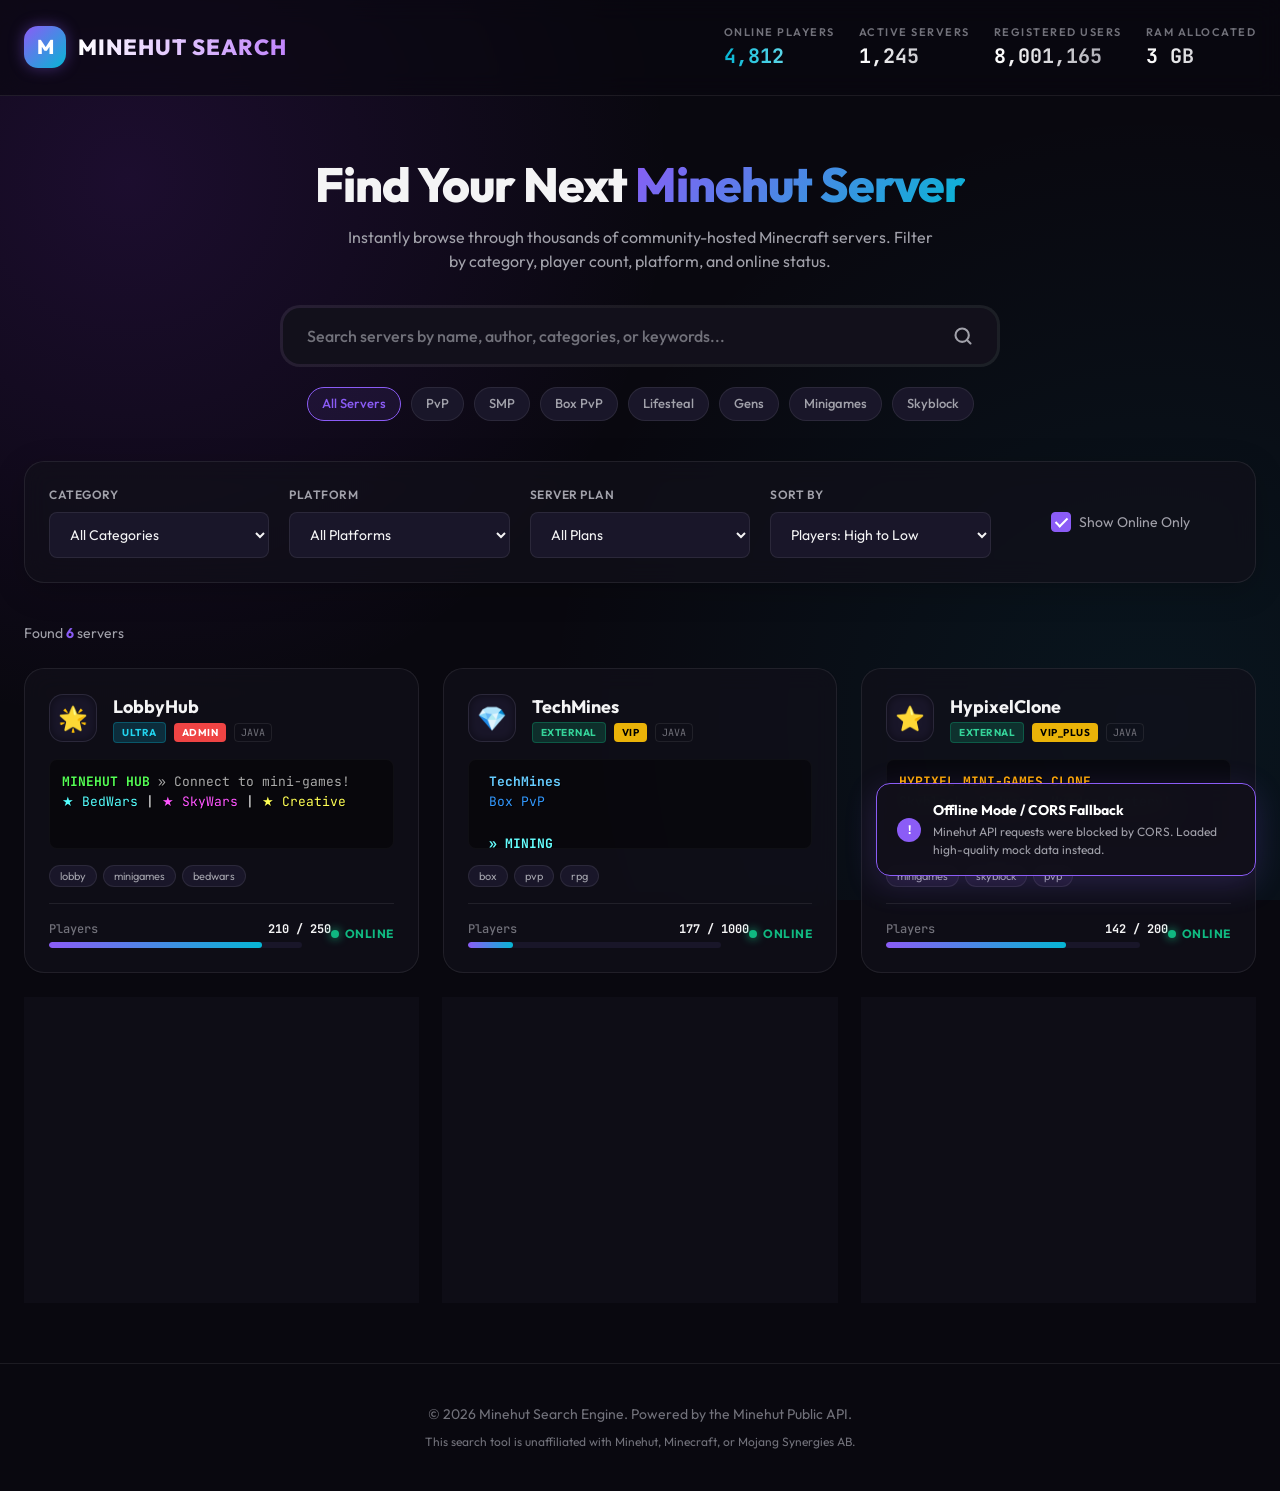
==== index.html @ 9a517058 "feat: initialize Minehut search engine project with responsive UI and filtering system" ====
<!DOCTYPE html>
<html lang="en">
<head>
  <meta charset="UTF-8">
  <meta name="viewport" content="width=device-width, initial-scale=1.0">
  <title>Minehut Server Search Engine - Discover Premium Minecraft Servers</title>
  <meta name="description" content="Search, filter, and discover the best Minecraft servers on the Minehut network. Live statistics, advanced filtering, and instant connection details.">
  <link rel="stylesheet" href="public/css/style.css">
  <link rel="shortcut icon" href="https://minehut.com/favicon.ico" type="image/x-icon">
</head>
<body>

  <!-- Top Sticky Header -->
  <header>
    <div class="container header-content">
      <a href="index.html" class="logo" id="header-logo">
        <div class="logo-icon">M</div>
        <div class="logo-text">Minehut Search</div>
      </a>
      
      <!-- Network Stats Dashboard -->
      <div class="network-stats" id="network-stats-panel">
        <div class="stat-item">
          <span class="stat-label">Online Players</span>
          <span class="stat-value highlight" id="online-players">...</span>
        </div>
        <div class="stat-item">
          <span class="stat-label">Active Servers</span>
          <span class="stat-value" id="active-servers">...</span>
        </div>
        <div class="stat-item">
          <span class="stat-label">Registered Users</span>
          <span class="stat-value" id="total-users">...</span>
        </div>
        <div class="stat-item">
          <span class="stat-label">RAM Allocated</span>
          <span class="stat-value" id="allocated-ram">...</span>
        </div>
      </div>
    </div>
  </header>

  <main class="container">
    <!-- Hero / Title -->
    <section class="hero-section">
      <h1 class="hero-title">Find Your Next <span>Minehut Server</span></h1>
      <p class="hero-subtitle">Instantly browse through thousands of community-hosted Minecraft servers. Filter by category, player count, platform, and online status.</p>
      
      <!-- Search Input Container -->
      <div class="search-wrapper">
        <div class="search-container">
          <input type="text" id="search-input" class="search-input" placeholder="Search servers by name, author, categories, or keywords..." autocomplete="off">
          <button class="search-icon-btn" id="search-clear-btn" style="display: none;" title="Clear search">
            <svg width="20" height="20" viewBox="0 0 24 24" fill="none" stroke="currentColor" stroke-width="2.5" stroke-linecap="round" stroke-linejoin="round"><line x1="18" y1="6" x2="6" y2="18"></line><line x1="6" y1="6" x2="18" y2="18"></line></svg>
          </button>
          <div class="search-icon-btn">
            <svg width="20" height="20" viewBox="0 0 24 24" fill="none" stroke="currentColor" stroke-width="2.5" stroke-linecap="round" stroke-linejoin="round"><circle cx="11" cy="11" r="8"></circle><line x1="21" y1="21" x2="16.65" y2="16.65"></line></svg>
          </div>
        </div>
      </div>

      <!-- Quick Tag Filter Pills -->
      <div class="quick-tags" id="quick-tags-container">
        <span class="quick-tag active" data-category="all">All Servers</span>
        <span class="quick-tag" data-category="pvp">PvP</span>
        <span class="quick-tag" data-category="smp">SMP</span>
        <span class="quick-tag" data-category="box">Box PvP</span>
        <span class="quick-tag" data-category="lifesteal">Lifesteal</span>
        <span class="quick-tag" data-category="gens">Gens</span>
        <span class="quick-tag" data-category="minigames">Minigames</span>
        <span class="quick-tag" data-category="skyblock">Skyblock</span>
      </div>
    </section>

    <!-- Filters and Sorting Panel -->
    <section class="controls-panel">
      <div class="filters-row">
        <!-- Category Dropdown -->
        <div class="filter-group">
          <label class="filter-label" for="category-select">Category</label>
          <select id="category-select" class="custom-select">
            <option value="all">All Categories</option>
            <!-- Dynamically populated -->
          </select>
        </div>

        <!-- Platform Dropdown -->
        <div class="filter-group">
          <label class="filter-label" for="platform-select">Platform</label>
          <select id="platform-select" class="custom-select">
            <option value="all">All Platforms</option>
            <option value="java">Java Edition</option>
            <option value="bedrock">Bedrock Edition</option>
          </select>
        </div>

        <!-- Plan Dropdown -->
        <div class="filter-group">
          <label class="filter-label" for="plan-select">Server Plan</label>
          <select id="plan-select" class="custom-select">
            <option value="all">All Plans</option>
            <option value="free">Free Plans</option>
            <option value="paid">Paid Plans (Pro/Ultra)</option>
            <option value="external">External Server</option>
          </select>
        </div>

        <!-- Sorting -->
        <div class="filter-group">
          <label class="filter-label" for="sort-select">Sort By</label>
          <select id="sort-select" class="custom-select">
            <option value="players-desc">Players: High to Low</option>
            <option value="players-asc">Players: Low to High</option>
            <option value="name-asc">Name: A to Z</option>
            <option value="name-desc">Name: Z to A</option>
          </select>
        </div>

        <!-- Connectable / Online Toggle -->
        <div class="filter-group checkbox-group">
          <label class="custom-checkbox" id="online-checkbox-label">
            <input type="checkbox" id="online-checkbox" checked>
            <span class="checkmark"></span>
            Show Online Only
          </label>
        </div>
      </div>
    </section>

    <!-- Results Overview -->
    <div class="results-summary">
      <div class="results-count" id="results-count-container">
        Found <span id="results-count-val">0</span> servers
      </div>
    </div>

    <!-- Server Cards Grid -->
    <section class="servers-grid" id="servers-grid">
      <!-- Loading skeletons (initial state) -->
      <div class="skeleton-card"></div>
      <div class="skeleton-card"></div>
      <div class="skeleton-card"></div>
      <div class="skeleton-card"></div>
      <div class="skeleton-card"></div>
      <div class="skeleton-card"></div>
    </section>
  </main>

  <!-- Global Footer -->
  <footer style="margin-top: 60px; padding: 40px 0; border-top: 1px solid var(--border-color); text-align: center; color: var(--text-muted); font-size: 14px;">
    <div class="container">
      <p>&copy; 2026 Minehut Search Engine. Powered by the Minehut Public API.</p>
      <p style="margin-top: 8px; font-size: 12px; color: var(--text-muted);">This search tool is unaffiliated with Minehut, Minecraft, or Mojang Synergies AB.</p>
    </div>
  </footer>

  <!-- Toast Toast Notification (CORS/Offline Fallback Info) -->
  <div class="toast" id="toast-notification">
    <div class="toast-icon">!</div>
    <div class="toast-content">
      <div class="toast-title" id="toast-title">CORS Fallback Active</div>
      <div class="toast-desc" id="toast-desc">Loaded premium mock database due to local browser CORS limitations.</div>
    </div>
  </div>

  <!-- Scripts -->
  <script src="public/js/mock_data.js"></script>
  <script src="public/js/app.js"></script>
</body>
</html>
---- public/css/style.css ----
@import url('https://fonts.googleapis.com/css2?family=Outfit:wght@300;400;500;600;700;800&family=JetBrains+Mono:wght@400;500;700&display=swap');

:root {
  --bg-primary: #09080f;
  --bg-secondary: #12101b;
  --bg-tertiary: #191629;
  --bg-card: rgba(18, 16, 27, 0.7);
  --bg-glow: rgba(138, 43, 226, 0.15);
  
  --border-color: rgba(255, 255, 255, 0.08);
  --border-focus: rgba(167, 139, 250, 0.5);
  
  --accent-purple: #8b5cf6;
  --accent-purple-glow: rgba(139, 92, 246, 0.4);
  --accent-cyan: #06b6d4;
  --accent-emerald: #10b981;
  --accent-gold: #f59e0b;
  --accent-red: #ef4444;
  
  --text-primary: #f4f4f5;
  --text-secondary: #a1a1aa;
  --text-muted: #71717a;
  
  --font-sans: 'Outfit', sans-serif;
  --font-mono: 'JetBrains Mono', monospace;
  
  --transition-smooth: all 0.3s cubic-bezier(0.4, 0, 0.2, 1);
  --border-radius-sm: 8px;
  --border-radius-md: 14px;
  --border-radius-lg: 20px;
}

* {
  box-sizing: border-box;
  margin: 0;
  padding: 0;
}

body {
  background-color: var(--bg-primary);
  color: var(--text-primary);
  font-family: var(--font-sans);
  min-height: 100vh;
  line-height: 1.5;
  overflow-x: hidden;
  background-image: 
    radial-gradient(circle at 10% 20%, var(--bg-glow) 0%, transparent 40%),
    radial-gradient(circle at 90% 80%, rgba(6, 182, 212, 0.08) 0%, transparent 45%);
  background-attachment: fixed;
}

/* Scrollbar */
::-webkit-scrollbar {
  width: 10px;
}
::-webkit-scrollbar-track {
  background: var(--bg-primary);
}
::-webkit-scrollbar-thumb {
  background: var(--bg-tertiary);
  border: 2px solid var(--bg-primary);
  border-radius: 10px;
}
::-webkit-scrollbar-thumb:hover {
  background: var(--accent-purple);
}

/* Layout Utilities */
.container {
  max-width: 1280px;
  margin: 0 auto;
  padding: 0 24px;
}

header {
  padding: 24px 0;
  border-bottom: 1px solid var(--border-color);
  background: rgba(9, 8, 15, 0.6);
  backdrop-filter: blur(12px);
  position: sticky;
  top: 0;
  z-index: 100;
}

.header-content {
  display: flex;
  justify-content: space-between;
  align-items: center;
  flex-wrap: wrap;
  gap: 20px;
}

/* Logo */
.logo {
  display: flex;
  align-items: center;
  gap: 12px;
  text-decoration: none;
  color: var(--text-primary);
}

.logo-icon {
  background: linear-gradient(135deg, var(--accent-purple), var(--accent-cyan));
  width: 42px;
  height: 42px;
  border-radius: var(--border-radius-md);
  display: flex;
  align-items: center;
  justify-content: center;
  font-weight: 800;
  font-size: 20px;
  color: #fff;
  box-shadow: 0 0 15px var(--accent-purple-glow);
}

.logo-text {
  font-size: 22px;
  font-weight: 800;
  letter-spacing: 1px;
  text-transform: uppercase;
  background: linear-gradient(to right, #ffffff, #c084fc);
  -webkit-background-clip: text;
  -webkit-text-fill-color: transparent;
}

/* Network Stats Dashboard */
.network-stats {
  display: flex;
  gap: 24px;
}

.stat-item {
  display: flex;
  flex-direction: column;
}

.stat-label {
  font-size: 11px;
  text-transform: uppercase;
  color: var(--text-muted);
  letter-spacing: 1.5px;
  font-weight: 600;
}

.stat-value {
  font-size: 20px;
  font-weight: 700;
  color: var(--text-primary);
  font-family: var(--font-mono);
  background: linear-gradient(to right, #fff, var(--text-secondary));
  -webkit-background-clip: text;
  -webkit-text-fill-color: transparent;
}

.stat-value.highlight {
  background: linear-gradient(to right, var(--accent-cyan), #a5f3fc);
  -webkit-background-clip: text;
  -webkit-text-fill-color: transparent;
}

/* Main Content & Hero */
.hero-section {
  text-align: center;
  padding: 60px 0 40px 0;
  position: relative;
}

.hero-title {
  font-size: 48px;
  font-weight: 800;
  margin-bottom: 12px;
  letter-spacing: -1px;
  line-height: 1.2;
}

.hero-title span {
  background: linear-gradient(135deg, var(--accent-purple), var(--accent-cyan));
  -webkit-background-clip: text;
  -webkit-text-fill-color: transparent;
}

.hero-subtitle {
  color: var(--text-secondary);
  font-size: 16px;
  max-width: 600px;
  margin: 0 auto 32px auto;
}

/* Search Bar Wrapper */
.search-wrapper {
  max-width: 720px;
  margin: 0 auto;
  position: relative;
  border-radius: var(--border-radius-lg);
  padding: 3px;
  background: linear-gradient(135deg, var(--border-color) 0%, var(--border-color) 100%);
  transition: var(--transition-smooth);
}

.search-wrapper:focus-within {
  background: linear-gradient(135deg, var(--accent-purple), var(--accent-cyan));
  box-shadow: 0 10px 30px rgba(139, 92, 246, 0.15);
}

.search-container {
  display: flex;
  background: var(--bg-secondary);
  border-radius: calc(var(--border-radius-lg) - 3px);
  overflow: hidden;
  position: relative;
}

.search-input {
  flex: 1;
  border: none;
  background: transparent;
  padding: 18px 24px;
  color: var(--text-primary);
  font-family: var(--font-sans);
  font-size: 16px;
  outline: none;
  font-weight: 500;
}

.search-input::placeholder {
  color: var(--text-muted);
}

.search-icon-btn {
  background: transparent;
  border: none;
  padding: 0 24px;
  cursor: pointer;
  display: flex;
  align-items: center;
  color: var(--text-secondary);
  transition: var(--transition-smooth);
}

.search-icon-btn:hover {
  color: var(--accent-purple);
}

/* Quick Filter Tags */
.quick-tags {
  display: flex;
  justify-content: center;
  gap: 10px;
  margin-top: 20px;
  flex-wrap: wrap;
}

.quick-tag {
  background: var(--bg-tertiary);
  border: 1px solid var(--border-color);
  color: var(--text-secondary);
  padding: 6px 14px;
  border-radius: 30px;
  cursor: pointer;
  font-size: 13px;
  font-weight: 500;
  transition: var(--transition-smooth);
}

.quick-tag:hover, .quick-tag.active {
  background: rgba(139, 92, 246, 0.1);
  color: var(--accent-purple);
  border-color: var(--accent-purple);
}

/* Control Panel (Filters & Sort) */
.controls-panel {
  background: var(--bg-card);
  border: 1px solid var(--border-color);
  border-radius: var(--border-radius-lg);
  padding: 24px;
  margin-bottom: 40px;
  backdrop-filter: blur(12px);
  box-shadow: 0 8px 32px rgba(0, 0, 0, 0.2);
}

.filters-row {
  display: grid;
  grid-template-columns: repeat(auto-fit, minmax(200px, 1fr));
  gap: 20px;
  align-items: flex-end;
}

.filter-group {
  display: flex;
  flex-direction: column;
  gap: 8px;
}

.filter-label {
  font-size: 12px;
  font-weight: 600;
  text-transform: uppercase;
  color: var(--text-secondary);
  letter-spacing: 0.5px;
}

.custom-select, .custom-input {
  background: var(--bg-tertiary);
  border: 1px solid var(--border-color);
  color: var(--text-primary);
  padding: 12px 16px;
  border-radius: var(--border-radius-sm);
  outline: none;
  font-family: var(--font-sans);
  font-size: 14px;
  transition: var(--transition-smooth);
  width: 100%;
}

.custom-select:focus, .custom-input:focus {
  border-color: var(--accent-purple);
  box-shadow: 0 0 0 2px var(--accent-purple-glow);
}

.checkbox-group {
  display: flex;
  align-items: center;
  gap: 12px;
  height: 46px; /* Align with select heights */
}

.custom-checkbox {
  display: flex;
  align-items: center;
  gap: 8px;
  cursor: pointer;
  user-select: none;
  font-size: 14px;
  color: var(--text-secondary);
}

.custom-checkbox input {
  position: absolute;
  opacity: 0;
  cursor: pointer;
  height: 0;
  width: 0;
}

.checkmark {
  width: 20px;
  height: 20px;
  background: var(--bg-tertiary);
  border: 1px solid var(--border-color);
  border-radius: 4px;
  position: relative;
  transition: var(--transition-smooth);
}

.custom-checkbox:hover input ~ .checkmark {
  border-color: var(--accent-purple);
}

.custom-checkbox input:checked ~ .checkmark {
  background: var(--accent-purple);
  border-color: var(--accent-purple);
}

.checkmark:after {
  content: "";
  position: absolute;
  display: none;
  left: 6px;
  top: 2px;
  width: 5px;
  height: 10px;
  border: solid white;
  border-width: 0 2px 2px 0;
  transform: rotate(45deg);
}

.custom-checkbox input:checked ~ .checkmark:after {
  display: block;
}

/* Server Count & Sorting Context */
.results-summary {
  display: flex;
  justify-content: space-between;
  align-items: center;
  margin-bottom: 24px;
}

.results-count {
  font-size: 14px;
  color: var(--text-secondary);
}

.results-count span {
  color: var(--accent-purple);
  font-weight: 700;
}

/* Toast Notification (API Call Fallbacks) */
.toast {
  position: fixed;
  bottom: 24px;
  right: 24px;
  background: rgba(18, 16, 27, 0.9);
  border: 1px solid var(--accent-purple);
  box-shadow: 0 8px 32px rgba(139, 92, 246, 0.2);
  padding: 16px 20px;
  border-radius: var(--border-radius-md);
  z-index: 1000;
  display: flex;
  align-items: center;
  gap: 12px;
  transform: translateY(120%);
  opacity: 0;
  transition: var(--transition-smooth);
  backdrop-filter: blur(12px);
  max-width: 380px;
}

.toast.show {
  transform: translateY(0);
  opacity: 1;
}

.toast-icon {
  background: var(--accent-purple);
  width: 24px;
  height: 24px;
  border-radius: 50%;
  display: flex;
  align-items: center;
  justify-content: center;
  color: #fff;
  font-weight: bold;
  font-size: 12px;
}

.toast-content {
  flex: 1;
}

.toast-title {
  font-size: 14px;
  font-weight: 700;
  color: #fff;
  margin-bottom: 2px;
}

.toast-desc {
  font-size: 12px;
  color: var(--text-secondary);
}

/* Server Cards Grid */
.servers-grid {
  display: grid;
  grid-template-columns: repeat(auto-fill, minmax(350px, 1fr));
  gap: 24px;
  margin-bottom: 60px;
}

.server-card {
  background: var(--bg-card);
  border: 1px solid var(--border-color);
  border-radius: var(--border-radius-lg);
  padding: 24px;
  display: flex;
  flex-direction: column;
  justify-content: space-between;
  cursor: pointer;
  transition: var(--transition-smooth);
  backdrop-filter: blur(12px);
  position: relative;
  overflow: hidden;
}

.server-card::before {
  content: '';
  position: absolute;
  top: 0;
  left: 0;
  right: 0;
  height: 4px;
  background: transparent;
  transition: var(--transition-smooth);
}

.server-card:hover {
  transform: translateY(-5px);
  border-color: var(--accent-purple-glow);
  box-shadow: 0 12px 30px rgba(9, 8, 15, 0.4), 0 0 20px rgba(139, 92, 246, 0.08);
}

.server-card:hover::before {
  background: linear-gradient(to right, var(--accent-purple), var(--accent-cyan));
}

/* Card Header */
.card-header {
  display: flex;
  align-items: center;
  gap: 16px;
  margin-bottom: 16px;
}

.server-icon {
  width: 48px;
  height: 48px;
  background: var(--bg-tertiary);
  border: 1px solid var(--border-color);
  border-radius: var(--border-radius-md);
  display: flex;
  align-items: center;
  justify-content: center;
  font-size: 24px;
  flex-shrink: 0;
  box-shadow: inset 0 0 10px rgba(0,0,0,0.5);
  position: relative;
}

.server-icon-character {
  font-weight: 700;
  font-size: 20px;
  text-transform: uppercase;
  color: var(--accent-purple);
}

.server-title-area {
  flex: 1;
  overflow: hidden;
}

.server-name {
  font-size: 18px;
  font-weight: 700;
  color: var(--text-primary);
  margin-bottom: 2px;
  white-space: nowrap;
  overflow: hidden;
  text-overflow: ellipsis;
}

.server-meta {
  display: flex;
  align-items: center;
  gap: 8px;
  flex-wrap: wrap;
}

.badge {
  font-size: 10px;
  font-weight: 700;
  text-transform: uppercase;
  padding: 2px 8px;
  border-radius: 4px;
  letter-spacing: 0.5px;
}

.badge-plan-free { background: #3f3f46; color: #e4e4e7; }
.badge-plan-pro { background: rgba(139, 92, 246, 0.2); color: #c084fc; border: 1px solid rgba(139, 92, 246, 0.3); }
.badge-plan-ultra { background: rgba(6, 182, 212, 0.2); color: #22d3ee; border: 1px solid rgba(6, 182, 212, 0.3); }
.badge-plan-external { background: rgba(16, 185, 129, 0.2); color: #34d399; border: 1px solid rgba(16, 185, 129, 0.3); }

.badge-rank-vip { background: #eab308; color: #000; }
.badge-rank-admin { background: #ef4444; color: #fff; }
.badge-rank-dev { background: #3b82f6; color: #fff; }
.badge-rank-pro { background: #a855f7; color: #fff; }

.platform-tag {
  font-size: 10px;
  font-family: var(--font-mono);
  color: var(--text-muted);
  border: 1px solid var(--border-color);
  padding: 1px 6px;
  border-radius: 4px;
}

/* Card MOTD Container */
.card-motd {
  background: rgba(0, 0, 0, 0.4);
  border: 1px solid rgba(255, 255, 255, 0.03);
  padding: 12px;
  border-radius: var(--border-radius-sm);
  font-family: var(--font-mono);
  font-size: 13px;
  line-height: 1.6;
  white-space: pre-wrap;
  word-break: break-word;
  height: 90px;
  overflow: hidden;
  margin-bottom: 16px;
  text-shadow: 1px 1px 0px rgba(0, 0, 0, 0.7);
  color: #fff;
}

/* Categories Badges */
.card-categories {
  display: flex;
  gap: 6px;
  flex-wrap: wrap;
  margin-bottom: 16px;
}

.category-pill {
  font-size: 11px;
  background: var(--bg-tertiary);
  color: var(--text-secondary);
  padding: 2px 10px;
  border-radius: 30px;
  border: 1px solid var(--border-color);
}

/* Card Footer (Players, Connect Info) */
.card-footer {
  border-top: 1px solid var(--border-color);
  padding-top: 16px;
  display: flex;
  justify-content: space-between;
  align-items: center;
}

.player-count-display {
  display: flex;
  flex-direction: column;
  gap: 4px;
  flex: 1;
}

.player-numbers {
  display: flex;
  justify-content: space-between;
  font-size: 12px;
  font-family: var(--font-mono);
  font-weight: 500;
}

.player-label {
  color: var(--text-muted);
}

.player-digits {
  color: var(--text-primary);
  font-weight: 700;
}

.player-bar-track {
  height: 6px;
  background: var(--bg-tertiary);
  border-radius: 10px;
  overflow: hidden;
  position: relative;
  width: 90%;
}

.player-bar-fill {
  height: 100%;
  background: linear-gradient(to right, var(--accent-purple), var(--accent-cyan));
  border-radius: 10px;
  transition: width 0.5s ease-out;
}

.server-status {
  display: flex;
  align-items: center;
  gap: 6px;
}

.status-dot {
  width: 8px;
  height: 8px;
  border-radius: 50%;
  background: var(--text-muted);
}

.status-dot.online {
  background: var(--accent-emerald);
  box-shadow: 0 0 10px var(--accent-emerald);
}

.status-text {
  font-size: 12px;
  font-weight: 700;
  text-transform: uppercase;
  letter-spacing: 0.5px;
  color: var(--text-muted);
}

.status-text.online {
  color: var(--accent-emerald);
}

/* Details Page Styles */
.detail-container {
  max-width: 960px;
  margin: 40px auto;
  padding: 0 24px;
}

.back-button {
  display: inline-flex;
  align-items: center;
  gap: 8px;
  color: var(--text-secondary);
  text-decoration: none;
  font-weight: 600;
  font-size: 15px;
  margin-bottom: 24px;
  transition: var(--transition-smooth);
}

.back-button:hover {
  color: var(--accent-purple);
  transform: translateX(-4px);
}

.detail-card {
  background: var(--bg-card);
  border: 1px solid var(--border-color);
  border-radius: var(--border-radius-lg);
  overflow: hidden;
  backdrop-filter: blur(12px);
  box-shadow: 0 10px 40px rgba(0, 0, 0, 0.4);
}

/* Detail Banner Area */
.detail-banner {
  height: 180px;
  position: relative;
  background-size: cover;
  background-position: center;
  display: flex;
  align-items: flex-end;
  padding: 32px;
  box-shadow: inset 0 -40px 80px var(--bg-primary);
}

.detail-banner-tint {
  position: absolute;
  inset: 0;
  background: linear-gradient(180deg, rgba(9, 8, 15, 0.2) 0%, rgba(9, 8, 15, 0.9) 100%);
}

.detail-header-block {
  position: relative;
  z-index: 2;
  display: flex;
  align-items: center;
  gap: 24px;
  width: 100%;
}

.detail-icon {
  width: 80px;
  height: 80px;
  border-radius: var(--border-radius-md);
  background: var(--bg-tertiary);
  border: 2px solid var(--border-color);
  box-shadow: 0 8px 20px rgba(0, 0, 0, 0.5);
  display: flex;
  align-items: center;
  justify-content: center;
  font-size: 40px;
}

.detail-title-info {
  flex: 1;
}

.detail-server-name {
  font-size: 32px;
  font-weight: 800;
  letter-spacing: -0.5px;
  line-height: 1.2;
}

.detail-card-body {
  padding: 32px;
}

/* Quick Action Copy IP Box */
.copy-ip-section {
  background: var(--bg-tertiary);
  border: 1px solid var(--border-color);
  border-radius: var(--border-radius-md);
  padding: 20px;
  display: flex;
  justify-content: space-between;
  align-items: center;
  flex-wrap: wrap;
  gap: 16px;
  margin-bottom: 32px;
  position: relative;
  overflow: hidden;
}

.copy-ip-section::after {
  content: '';
  position: absolute;
  left: 0;
  top: 0;
  bottom: 0;
  width: 4px;
  background: var(--accent-purple);
}

.copy-ip-info {
  display: flex;
  flex-direction: column;
}

.copy-ip-title {
  font-size: 12px;
  text-transform: uppercase;
  color: var(--text-muted);
  font-weight: 700;
  letter-spacing: 1px;
}

.copy-ip-address {
  font-size: 20px;
  font-family: var(--font-mono);
  font-weight: 700;
  color: var(--text-primary);
  margin-top: 4px;
}

.btn-copy {
  background: var(--accent-purple);
  color: #fff;
  border: none;
  padding: 12px 24px;
  border-radius: var(--border-radius-sm);
  font-weight: 700;
  font-family: var(--font-sans);
  cursor: pointer;
  display: flex;
  align-items: center;
  gap: 8px;
  transition: var(--transition-smooth);
  box-shadow: 0 4px 15px rgba(139, 92, 246, 0.3);
}

.btn-copy:hover {
  background: #7c3aed;
  transform: translateY(-2px);
  box-shadow: 0 6px 20px rgba(139, 92, 246, 0.4);
}

.btn-copy:active {
  transform: translateY(0);
}

/* Detail MOTD Terminal Box */
.detail-motd-title {
  font-size: 14px;
  font-weight: 700;
  text-transform: uppercase;
  color: var(--text-secondary);
  letter-spacing: 0.5px;
  margin-bottom: 12px;
}

.detail-motd-box {
  background: #020105;
  border: 1px solid var(--border-color);
  border-radius: var(--border-radius-md);
  padding: 24px;
  font-family: var(--font-mono);
  font-size: 15px;
  line-height: 1.8;
  white-space: pre-wrap;
  word-break: break-word;
  color: #fff;
  text-shadow: 1px 1px 0px rgba(0, 0, 0, 0.8);
  margin-bottom: 32px;
  box-shadow: inset 0 0 20px rgba(0, 0, 0, 0.8);
}

/* Server Stats Grid Dashboard */
.detail-dashboard-grid {
  display: grid;
  grid-template-columns: repeat(auto-fit, minmax(220px, 1fr));
  gap: 20px;
  margin-bottom: 32px;
}

.dash-card {
  background: rgba(0, 0, 0, 0.2);
  border: 1px solid var(--border-color);
  padding: 20px;
  border-radius: var(--border-radius-md);
  display: flex;
  flex-direction: column;
  gap: 6px;
}

.dash-label {
  font-size: 11px;
  text-transform: uppercase;
  color: var(--text-muted);
  font-weight: 700;
  letter-spacing: 0.5px;
}

.dash-value {
  font-size: 22px;
  font-weight: 700;
  color: var(--text-primary);
  font-family: var(--font-mono);
}

/* Categories List in Detail Page */
.detail-categories-section {
  margin-top: 32px;
}

.detail-categories-label {
  font-size: 14px;
  text-transform: uppercase;
  font-weight: 700;
  color: var(--text-secondary);
  margin-bottom: 12px;
}

.detail-categories-list {
  display: flex;
  gap: 10px;
  flex-wrap: wrap;
}

.detail-category-tag {
  background: var(--bg-tertiary);
  border: 1px solid var(--border-color);
  color: var(--text-secondary);
  padding: 6px 16px;
  border-radius: 30px;
  font-size: 14px;
}

/* Plugins List */
.plugins-section {
  margin-top: 32px;
  border-top: 1px solid var(--border-color);
  padding-top: 32px;
}

.plugins-list {
  display: flex;
  flex-wrap: wrap;
  gap: 10px;
}

.plugin-tag {
  background: rgba(6, 182, 212, 0.06);
  border: 1px solid rgba(6, 182, 212, 0.2);
  color: var(--accent-cyan);
  padding: 6px 14px;
  border-radius: var(--border-radius-sm);
  font-size: 13px;
  font-family: var(--font-mono);
}

/* Skeletons & Loading UI */
.skeleton-card {
  height: 280px;
  background: linear-gradient(
    90deg,
    var(--bg-card) 25%,
    var(--bg-tertiary) 50%,
    var(--bg-card) 75%
  );
  background-size: 200% 100%;
  animation: loading-skeleton 1.5s infinite;
  border-radius: var(--border-radius-lg);
  border: 1px solid var(--border-color);
}

@keyframes loading-skeleton {
  0% { background-position: 200% 0; }
  100% { background-position: -200% 0; }
}

/* Minecraft Text Colors - Custom Parser Output classes */
.mc-color-0 { color: #000000; }
.mc-color-1 { color: #0000aa; }
.mc-color-2 { color: #00aa00; }
.mc-color-3 { color: #00aaaa; }
.mc-color-4 { color: #aa0000; }
.mc-color-5 { color: #aa00aa; }
.mc-color-6 { color: #ffaa00; }
.mc-color-7 { color: #aaaaaa; }
.mc-color-8 { color: #555555; }
.mc-color-9 { color: #5555ff; }
.mc-color-a { color: #55ff55; }
.mc-color-b { color: #55ffff; }
.mc-color-c { color: #ff5555; }
.mc-color-d { color: #ff55ff; }
.mc-color-e { color: #ffff55; }
.mc-color-f { color: #ffffff; }

.mc-bold { font-weight: bold; }
.mc-italic { font-style: italic; }
.mc-underline { text-decoration: underline; }
.mc-strike { text-decoration: line-through; }

/* Responsive Media Queries */
@media (max-width: 768px) {
  .hero-title {
    font-size: 32px;
  }
  .header-content {
    flex-direction: column;
    align-items: stretch;
    text-align: center;
  }
  .logo {
    justify-content: center;
  }
  .network-stats {
    justify-content: space-around;
  }
  .filters-row {
    grid-template-columns: 1fr;
  }
  .servers-grid {
    grid-template-columns: 1fr;
  }
  .copy-ip-section {
    flex-direction: column;
    align-items: stretch;
    text-align: center;
  }
  .btn-copy {
    justify-content: center;
  }
  .detail-banner {
    height: auto;
    padding: 24px;
  }
  .detail-header-block {
    flex-direction: column;
    text-align: center;
  }
  .detail-server-name {
    font-size: 24px;
  }
}
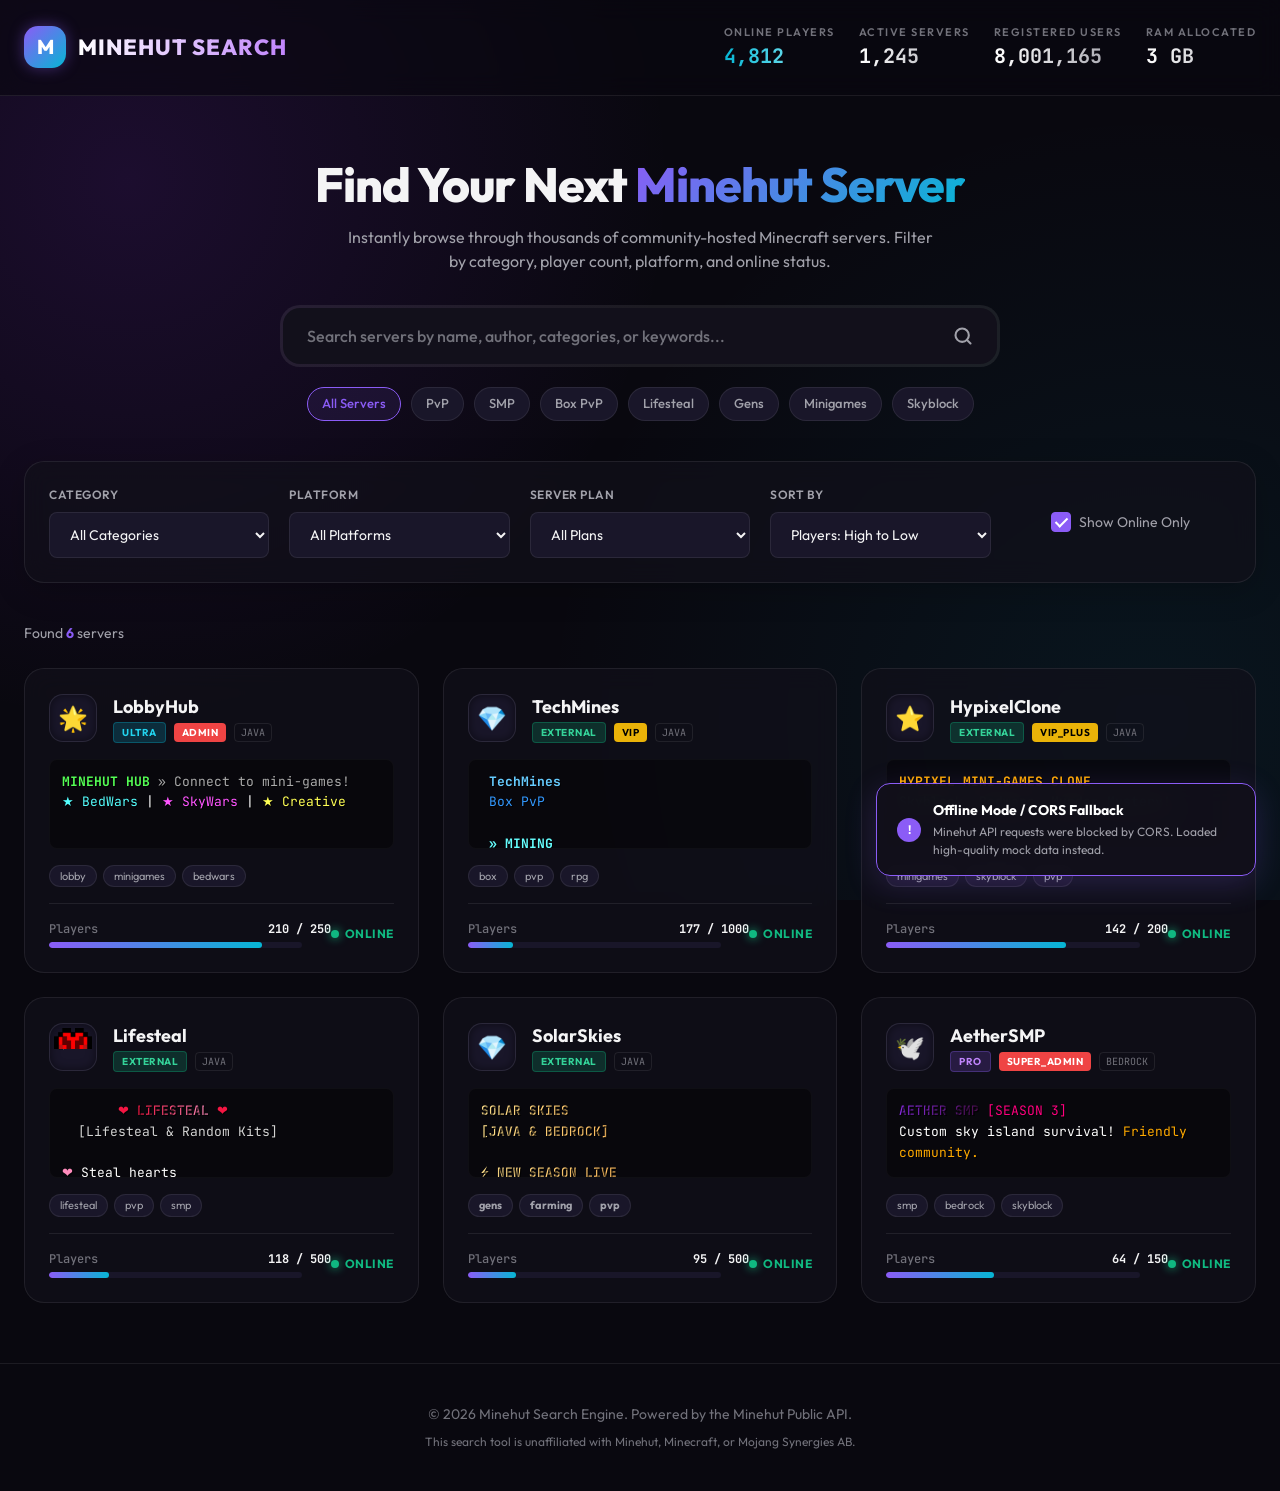
==== commit 9c575145: "feat: implement UI layout and base styles for Minehut server search dashboard" ====
--- a/index.html
+++ b/index.html
@@ -1,13 +1,16 @@
 <!DOCTYPE html>
 <html lang="en">
+
 <head>
   <meta charset="UTF-8">
   <meta name="viewport" content="width=device-width, initial-scale=1.0">
   <title>Minehut Server Search Engine - Discover Premium Minecraft Servers</title>
-  <meta name="description" content="Search, filter, and discover the best Minecraft servers on the Minehut network. Live statistics, advanced filtering, and instant connection details.">
+  <meta name="description"
+    content="Search, filter, and discover the best Minecraft servers on the Minehut network. Live statistics, advanced filtering, and instant connection details.">
   <link rel="stylesheet" href="public/css/style.css">
   <link rel="shortcut icon" href="https://minehut.com/favicon.ico" type="image/x-icon">
 </head>
+
 <body>
 
   <!-- Top Sticky Header -->
@@ -17,7 +20,7 @@
         <div class="logo-icon">M</div>
         <div class="logo-text">Minehut Search</div>
       </a>
-      
+
       <!-- Network Stats Dashboard -->
       <div class="network-stats" id="network-stats-panel">
         <div class="stat-item">
@@ -44,17 +47,27 @@
     <!-- Hero / Title -->
     <section class="hero-section">
       <h1 class="hero-title">Find Your Next <span>Minehut Server</span></h1>
-      <p class="hero-subtitle">Instantly browse through thousands of community-hosted Minecraft servers. Filter by category, player count, platform, and online status.</p>
-      
+      <p class="hero-subtitle">Instantly browse through thousands of community-hosted Minecraft servers. Filter by
+        category, player count, platform, and online status.</p>
+
       <!-- Search Input Container -->
       <div class="search-wrapper">
         <div class="search-container">
-          <input type="text" id="search-input" class="search-input" placeholder="Search servers by name, author, categories, or keywords..." autocomplete="off">
+          <input type="text" id="search-input" class="search-input"
+            placeholder="Search servers by name, author, categories, or keywords..." autocomplete="off">
           <button class="search-icon-btn" id="search-clear-btn" style="display: none;" title="Clear search">
-            <svg width="20" height="20" viewBox="0 0 24 24" fill="none" stroke="currentColor" stroke-width="2.5" stroke-linecap="round" stroke-linejoin="round"><line x1="18" y1="6" x2="6" y2="18"></line><line x1="6" y1="6" x2="18" y2="18"></line></svg>
+            <svg width="20" height="20" viewBox="0 0 24 24" fill="none" stroke="currentColor" stroke-width="2.5"
+              stroke-linecap="round" stroke-linejoin="round">
+              <line x1="18" y1="6" x2="6" y2="18"></line>
+              <line x1="6" y1="6" x2="18" y2="18"></line>
+            </svg>
           </button>
           <div class="search-icon-btn">
-            <svg width="20" height="20" viewBox="0 0 24 24" fill="none" stroke="currentColor" stroke-width="2.5" stroke-linecap="round" stroke-linejoin="round"><circle cx="11" cy="11" r="8"></circle><line x1="21" y1="21" x2="16.65" y2="16.65"></line></svg>
+            <svg width="20" height="20" viewBox="0 0 24 24" fill="none" stroke="currentColor" stroke-width="2.5"
+              stroke-linecap="round" stroke-linejoin="round">
+              <circle cx="11" cy="11" r="8"></circle>
+              <line x1="21" y1="21" x2="16.65" y2="16.65"></line>
+            </svg>
           </div>
         </div>
       </div>
@@ -89,8 +102,7 @@
           <label class="filter-label" for="platform-select">Platform</label>
           <select id="platform-select" class="custom-select">
             <option value="all">All Platforms</option>
-            <option value="java">Java Edition</option>
-            <option value="bedrock">Bedrock Edition</option>
+            <!-- Dynamically populated -->
           </select>
         </div>
 
@@ -99,9 +111,7 @@
           <label class="filter-label" for="plan-select">Server Plan</label>
           <select id="plan-select" class="custom-select">
             <option value="all">All Plans</option>
-            <option value="free">Free Plans</option>
-            <option value="paid">Paid Plans (Pro/Ultra)</option>
-            <option value="external">External Server</option>
+            <!-- Dynamically populated -->
           </select>
         </div>
 
@@ -147,10 +157,12 @@
   </main>
 
   <!-- Global Footer -->
-  <footer style="margin-top: 60px; padding: 40px 0; border-top: 1px solid var(--border-color); text-align: center; color: var(--text-muted); font-size: 14px;">
+  <footer
+    style="margin-top: 60px; padding: 40px 0; border-top: 1px solid var(--border-color); text-align: center; color: var(--text-muted); font-size: 14px;">
     <div class="container">
       <p>&copy; 2026 Minehut Search Engine. Powered by the Minehut Public API.</p>
-      <p style="margin-top: 8px; font-size: 12px; color: var(--text-muted);">This search tool is unaffiliated with Minehut, Minecraft, or Mojang Synergies AB.</p>
+      <p style="margin-top: 8px; font-size: 12px; color: var(--text-muted);">This search tool is unaffiliated with
+        Minehut, Minecraft, or Mojang Synergies AB.</p>
     </div>
   </footer>
 
@@ -167,4 +179,5 @@
   <script src="public/js/mock_data.js"></script>
   <script src="public/js/app.js"></script>
 </body>
-</html>
+
+</html>
--- a/public/css/style.css
+++ b/public/css/style.css
@@ -561,6 +561,7 @@
 .badge-plan-pro { background: rgba(139, 92, 246, 0.2); color: #c084fc; border: 1px solid rgba(139, 92, 246, 0.3); }
 .badge-plan-ultra { background: rgba(6, 182, 212, 0.2); color: #22d3ee; border: 1px solid rgba(6, 182, 212, 0.3); }
 .badge-plan-external { background: rgba(16, 185, 129, 0.2); color: #34d399; border: 1px solid rgba(16, 185, 129, 0.3); }
+.badge-plan-custom { background: rgba(245, 158, 11, 0.2); color: #fbbf24; border: 1px solid rgba(245, 158, 11, 0.3); }
 
 .badge-rank-vip { background: #eab308; color: #000; }
 .badge-rank-admin { background: #ef4444; color: #fff; }
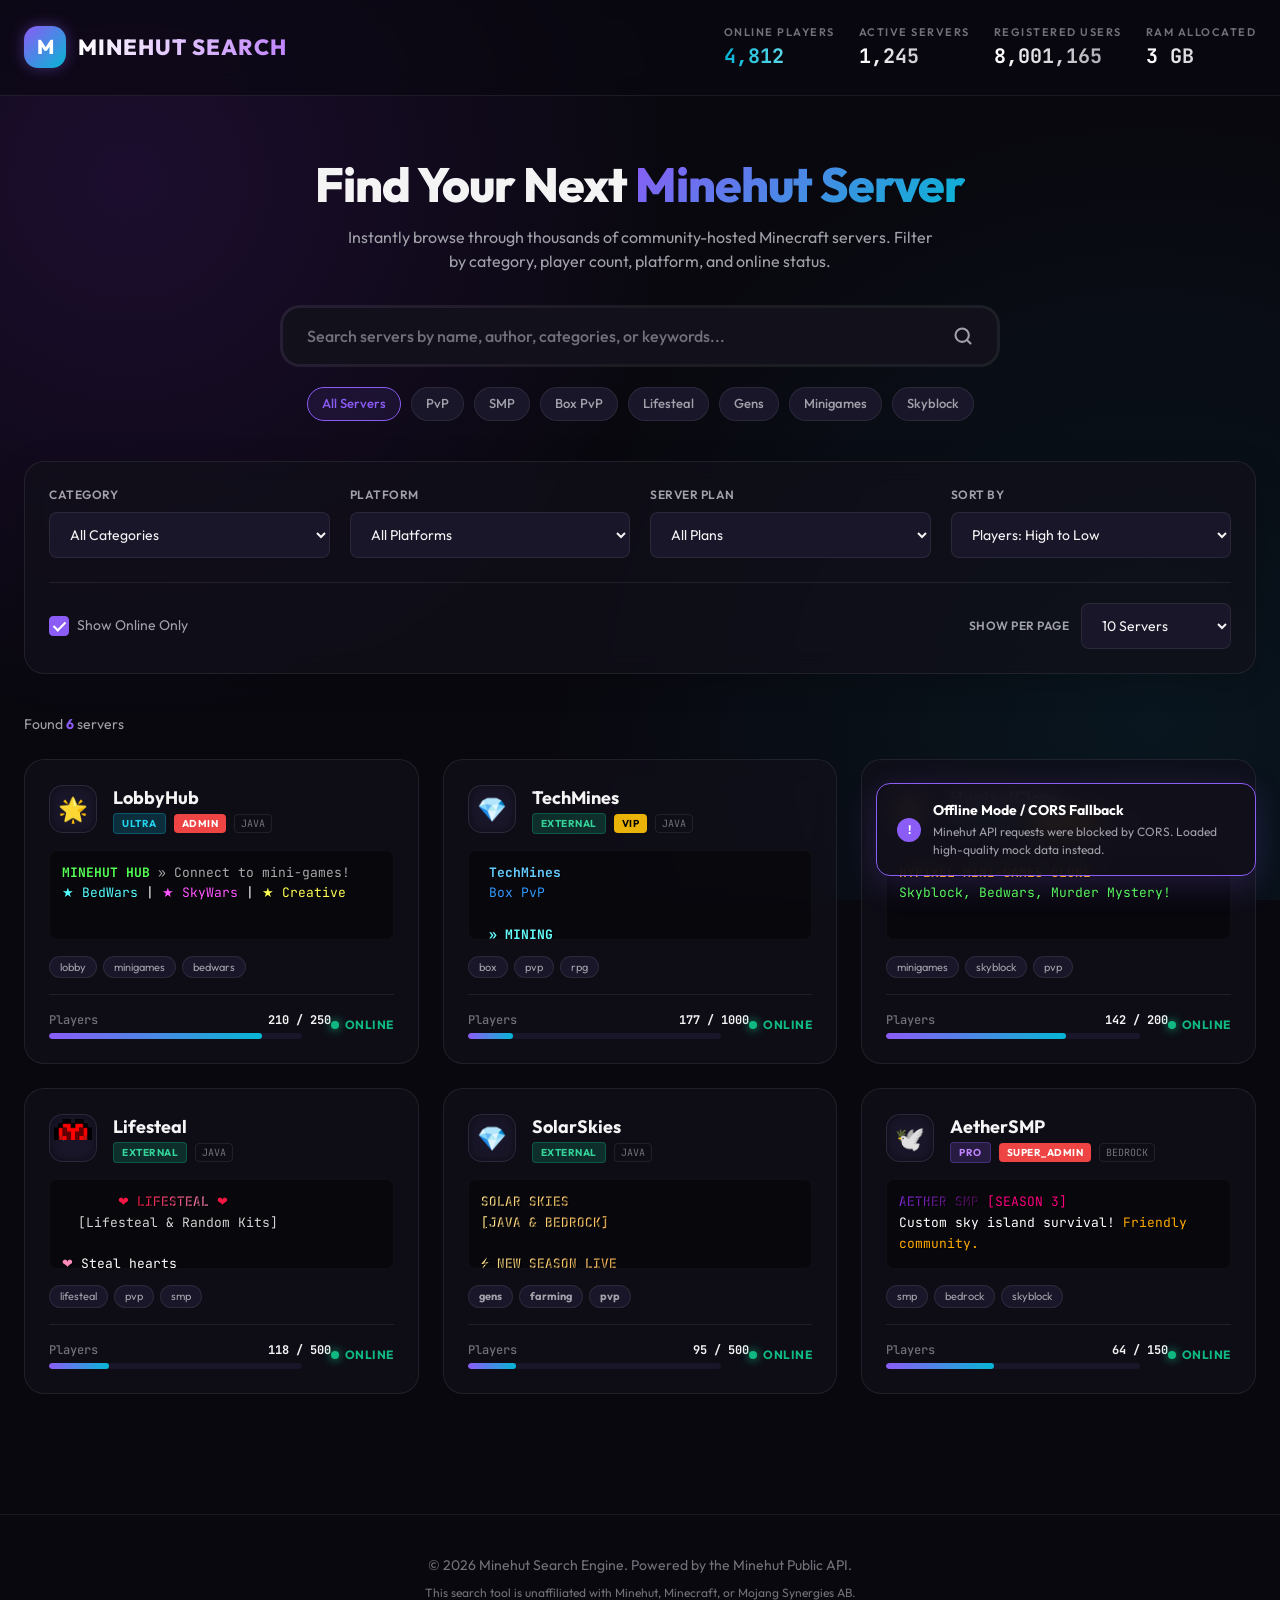
==== commit c73ff828: "feat: add pagination controls and page size selector to server dashboard" ====
--- a/index.html
+++ b/index.html
@@ -125,15 +125,28 @@
             <option value="name-desc">Name: Z to A</option>
           </select>
         </div>
-
-        <!-- Connectable / Online Toggle -->
-        <div class="filter-group checkbox-group">
+      </div>
+
+      <!-- Settings and Page Size Footer Row -->
+      <div class="controls-footer">
+        <div class="controls-footer-left">
           <label class="custom-checkbox" id="online-checkbox-label">
             <input type="checkbox" id="online-checkbox" checked>
             <span class="checkmark"></span>
             Show Online Only
           </label>
         </div>
+        <div class="controls-footer-right">
+          <div class="filter-group page-size-group">
+            <label class="filter-label" for="page-size-select">Show per Page</label>
+            <select id="page-size-select" class="custom-select">
+              <option value="10" selected>10 Servers</option>
+              <option value="25">25 Servers</option>
+              <option value="50">50 Servers</option>
+              <option value="100">100 Servers</option>
+            </select>
+          </div>
+        </div>
       </div>
     </section>
 
@@ -142,6 +155,8 @@
       <div class="results-count" id="results-count-container">
         Found <span id="results-count-val">0</span> servers
       </div>
+      <!-- Top Pagination Controls -->
+      <div class="pagination-container pagination-top" id="pagination-controls-top"></div>
     </div>
 
     <!-- Server Cards Grid -->
@@ -154,6 +169,9 @@
       <div class="skeleton-card"></div>
       <div class="skeleton-card"></div>
     </section>
+
+    <!-- Pagination Controls -->
+    <div class="pagination-container" id="pagination-controls"></div>
   </main>
 
   <!-- Global Footer -->
--- a/public/css/style.css
+++ b/public/css/style.css
@@ -318,11 +318,39 @@
   box-shadow: 0 0 0 2px var(--accent-purple-glow);
 }
 
-.checkbox-group {
-  display: flex;
+.controls-footer {
+  display: flex;
+  justify-content: space-between;
+  align-items: center;
+  margin-top: 24px;
+  padding-top: 20px;
+  border-top: 1px solid var(--border-color);
+  flex-wrap: wrap;
+  gap: 20px;
+}
+
+.controls-footer-left {
+  display: flex;
+  align-items: center;
+}
+
+.controls-footer-right {
+  display: flex;
+  align-items: center;
+}
+
+.page-size-group {
+  flex-direction: row !important;
   align-items: center;
   gap: 12px;
-  height: 46px; /* Align with select heights */
+}
+
+.page-size-group .filter-label {
+  white-space: nowrap;
+}
+
+.page-size-group .custom-select {
+  width: 150px;
 }
 
 .custom-checkbox {
@@ -1024,6 +1052,19 @@
   .filters-row {
     grid-template-columns: 1fr;
   }
+  .controls-footer {
+    flex-direction: column;
+    align-items: flex-start;
+    gap: 16px;
+  }
+  .page-size-group {
+    width: 100%;
+    justify-content: space-between;
+  }
+  .page-size-group .custom-select {
+    width: 100%;
+    max-width: 180px;
+  }
   .servers-grid {
     grid-template-columns: 1fr;
   }
@@ -1047,3 +1088,55 @@
     font-size: 24px;
   }
 }
+
+/* Pagination Styling */
+.pagination-container {
+  display: flex;
+  justify-content: center;
+  align-items: center;
+  gap: 8px;
+  margin: 40px 0 60px 0;
+  flex-wrap: wrap;
+  grid-column: 1 / -1;
+}
+
+.pagination-btn {
+  background: var(--bg-tertiary);
+  border: 1px solid var(--border-color);
+  color: var(--text-secondary);
+  padding: 10px 16px;
+  border-radius: var(--border-radius-sm);
+  cursor: pointer;
+  font-family: var(--font-sans);
+  font-weight: 600;
+  font-size: 14px;
+  transition: var(--transition-smooth);
+  display: inline-flex;
+  align-items: center;
+  gap: 6px;
+  user-select: none;
+}
+
+.pagination-btn:hover:not(:disabled) {
+  border-color: var(--accent-purple);
+  color: var(--text-primary);
+  background: rgba(139, 92, 246, 0.1);
+  box-shadow: 0 0 15px rgba(139, 92, 246, 0.1);
+}
+
+.pagination-btn.active {
+  background: var(--accent-purple);
+  border-color: var(--accent-purple);
+  color: #fff;
+  box-shadow: 0 0 20px var(--accent-purple-glow);
+}
+
+.pagination-btn:disabled {
+  opacity: 0.4;
+  cursor: not-allowed;
+}
+
+/* Top Pagination Specific Overrides */
+.pagination-container.pagination-top {
+  margin: 0;
+}
